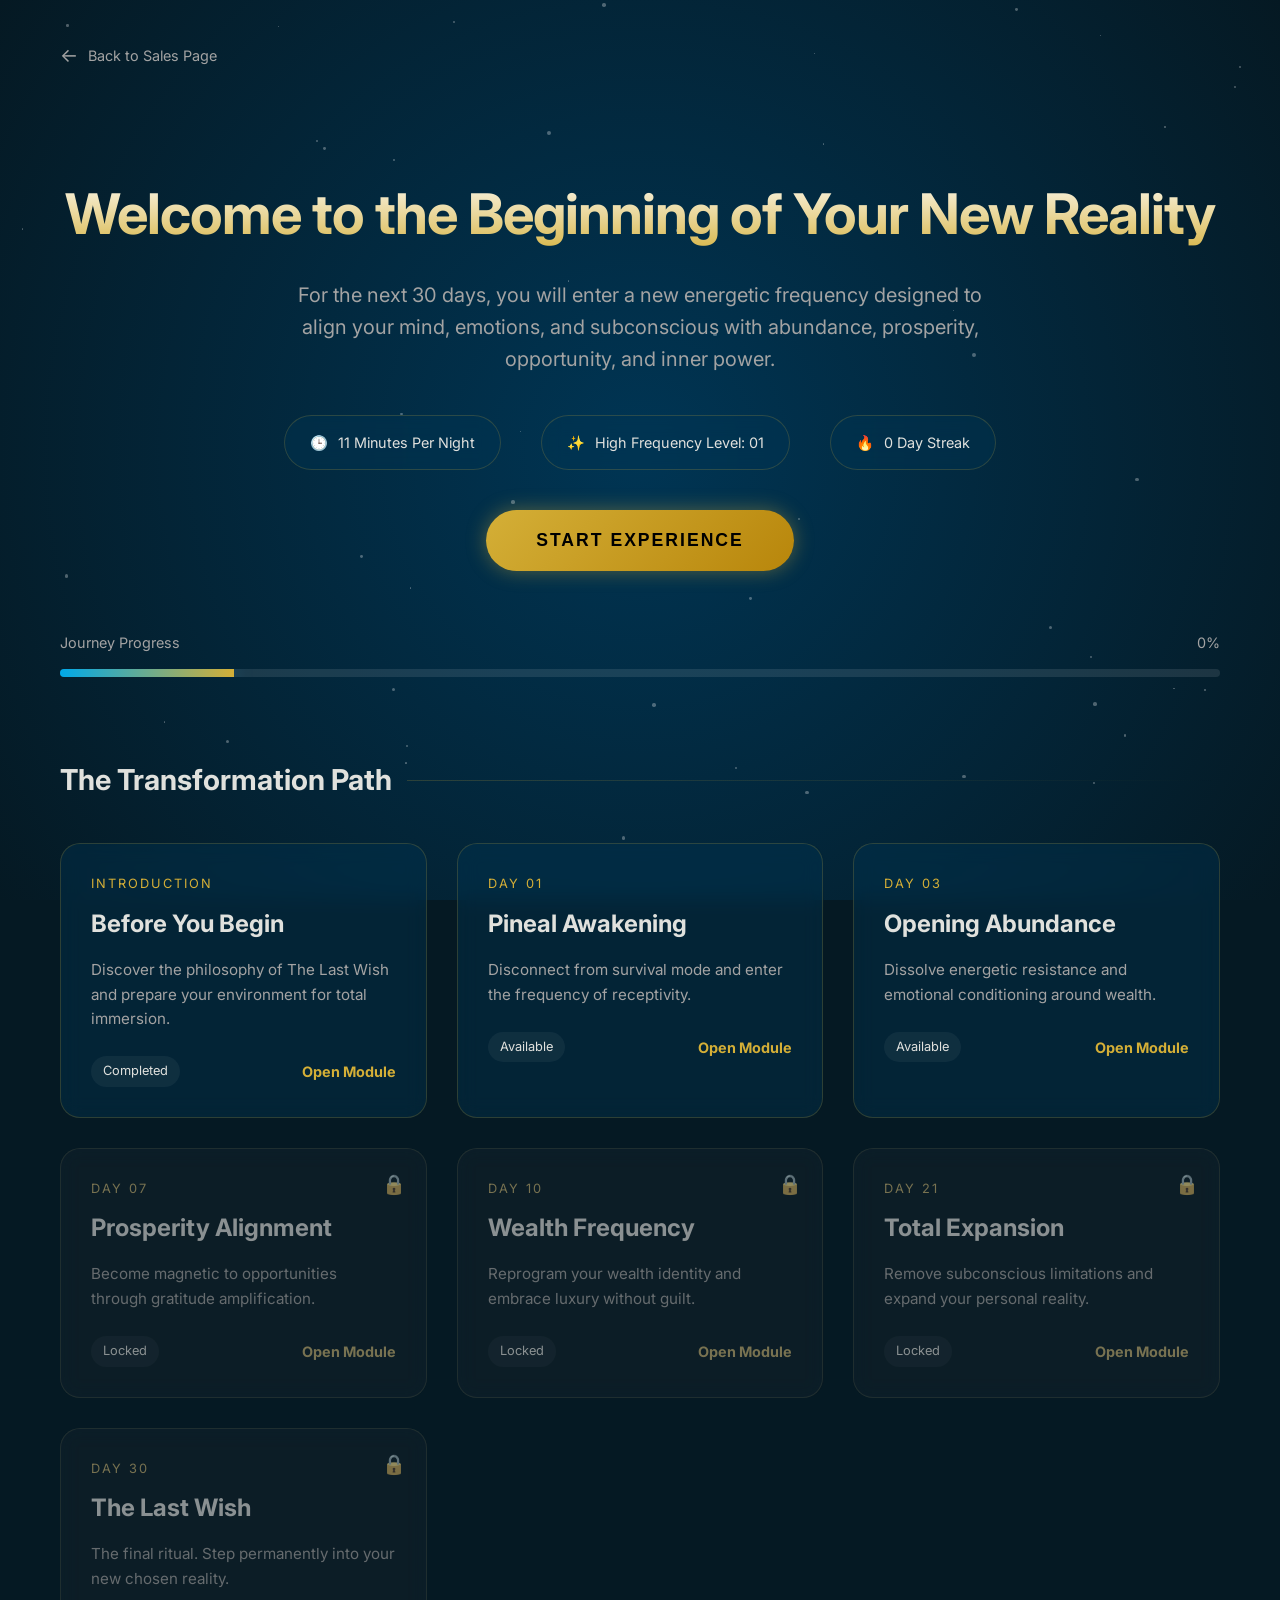
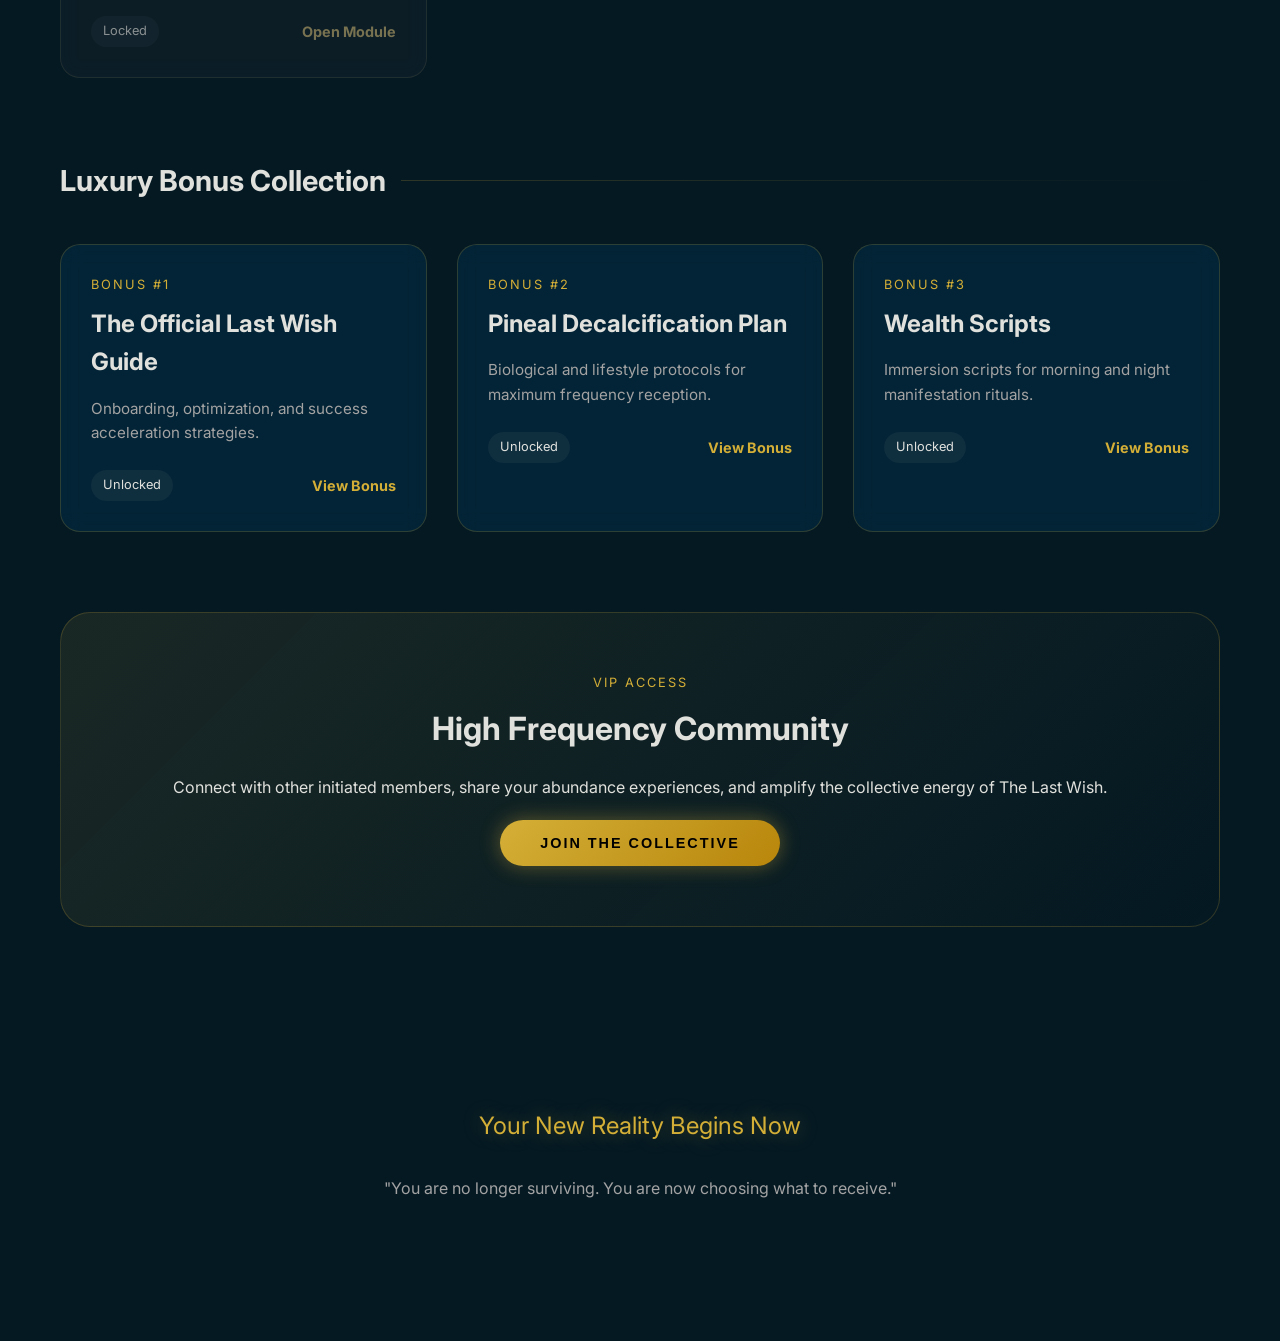
==== member/index.html @ 5c080083 "Initial commit - Abundant Life Project" ====
<!DOCTYPE html>
<html lang="en">
<head>
    <meta charset="UTF-8">
    <meta name="viewport" content="width=device-width, initial-scale=1.0">
    <title>Member Area - The Last Wish</title>
    <link rel="stylesheet" href="style.css">
    <link rel="preconnect" href="https://fonts.googleapis.com">
    <link rel="preconnect" href="https://fonts.gstatic.com" crossorigin>
    <link href="https://fonts.googleapis.com/css2?family=Inter:wght@400;700&display=swap" rel="stylesheet">
</head>
<body>
    <div class="cosmic-background">
        <div id="particles-container"></div>
    </div>

    <div class="member-container">
        <!-- Back Button -->
        <a href="../index.html" class="btn-back">
            <span class="back-icon">←</span> Back to Sales Page
        </a>

        <!-- Hero Section -->
        <header class="hero-experience">
            <h1>Welcome to the Beginning of Your New Reality</h1>
            <p>For the next 30 days, you will enter a new energetic frequency designed to align your mind, emotions, and subconscious with abundance, prosperity, opportunity, and inner power.</p>
            
            <div class="hero-stats">
                <div class="stat-item">
                    <span class="stat-icon">🕒</span> 11 Minutes Per Night
                </div>
                <div class="stat-item">
                    <span class="stat-icon">✨</span> High Frequency Level: 01
                </div>
                <div class="stat-item">
                    <span class="stat-icon">🔥</span> 0 Day Streak
                </div>
            </div>

            <button class="btn-start" onclick="openModule('intro')">Start Experience</button>
        </header>

        <!-- Progress Section -->
        <section class="overall-progress">
            <div class="progress-header">
                <span>Journey Progress</span>
                <span id="progress-percent">0%</span>
            </div>
            <div class="progress-bar-bg">
                <div class="progress-bar-fill" id="progress-fill"></div>
            </div>
        </section>

        <!-- Modules Grid -->
        <section class="modules-area">
            <h2 class="section-title">The Transformation Path</h2>
            <div class="modules-grid">
                <!-- Intro -->
                <div class="module-card" onclick="openModule('intro')">
                    <span class="module-day">Introduction</span>
                    <h3>Before You Begin</h3>
                    <p>Discover the philosophy of The Last Wish and prepare your environment for total immersion.</p>
                    <div class="module-footer">
                        <span class="module-status">Completed</span>
                        <a href="#" class="btn-open">Open Module</a>
                    </div>
                </div>

                <!-- Day 1 -->
                <div class="module-card" onclick="openModule('day1')">
                    <span class="module-day">Day 01</span>
                    <h3>Pineal Awakening</h3>
                    <p>Disconnect from survival mode and enter the frequency of receptivity.</p>
                    <div class="module-footer">
                        <span class="module-status">Available</span>
                        <a href="#" class="btn-open">Open Module</a>
                    </div>
                </div>

                <!-- Day 3 -->
                <div class="module-card" onclick="openModule('day3')">
                    <span class="module-day">Day 03</span>
                    <h3>Opening Abundance</h3>
                    <p>Dissolve energetic resistance and emotional conditioning around wealth.</p>
                    <div class="module-footer">
                        <span class="module-status">Available</span>
                        <a href="#" class="btn-open">Open Module</a>
                    </div>
                </div>

                <!-- Day 7 -->
                <div class="module-card locked">
                    <span class="module-day">Day 07</span>
                    <h3>Prosperity Alignment</h3>
                    <p>Become magnetic to opportunities through gratitude amplification.</p>
                    <div class="module-footer">
                        <span class="module-status">Locked</span>
                        <a href="#" class="btn-open">Open Module</a>
                    </div>
                </div>

                <!-- Day 10 -->
                <div class="module-card locked">
                    <span class="module-day">Day 10</span>
                    <h3>Wealth Frequency</h3>
                    <p>Reprogram your wealth identity and embrace luxury without guilt.</p>
                    <div class="module-footer">
                        <span class="module-status">Locked</span>
                        <a href="#" class="btn-open">Open Module</a>
                    </div>
                </div>

                <!-- Day 21 -->
                <div class="module-card locked">
                    <span class="module-day">Day 21</span>
                    <h3>Total Expansion</h3>
                    <p>Remove subconscious limitations and expand your personal reality.</p>
                    <div class="module-footer">
                        <span class="module-status">Locked</span>
                        <a href="#" class="btn-open">Open Module</a>
                    </div>
                </div>

                <!-- Day 30 -->
                <div class="module-card locked">
                    <span class="module-day">Day 30</span>
                    <h3>The Last Wish</h3>
                    <p>The final ritual. Step permanently into your new chosen reality.</p>
                    <div class="module-footer">
                        <span class="module-status">Locked</span>
                        <a href="#" class="btn-open">Open Module</a>
                    </div>
                </div>
            </div>
        </section>

        <!-- Bonus Area -->
        <section class="bonus-area">
            <h2 class="section-title">Luxury Bonus Collection</h2>
            <div class="modules-grid">
                <div class="module-card" onclick="openModule('bonus1')">
                    <span class="module-day">Bonus #1</span>
                    <h3>The Official Last Wish Guide</h3>
                    <p>Onboarding, optimization, and success acceleration strategies.</p>
                    <div class="module-footer">
                        <span class="module-status">Unlocked</span>
                        <a href="#" class="btn-open">View Bonus</a>
                    </div>
                </div>
                <div class="module-card" onclick="openModule('bonus2')">
                    <span class="module-day">Bonus #2</span>
                    <h3>Pineal Decalcification Plan</h3>
                    <p>Biological and lifestyle protocols for maximum frequency reception.</p>
                    <div class="module-footer">
                        <span class="module-status">Unlocked</span>
                        <a href="#" class="btn-open">View Bonus</a>
                    </div>
                </div>
                <div class="module-card" onclick="openModule('bonus3')">
                    <span class="module-day">Bonus #3</span>
                    <h3>Wealth Scripts</h3>
                    <p>Immersion scripts for morning and night manifestation rituals.</p>
                    <div class="module-footer">
                        <span class="module-status">Unlocked</span>
                        <a href="#" class="btn-open">View Bonus</a>
                    </div>
                </div>
            </div>
        </section>

        <!-- Community Section -->
        <section class="community-section">
            <span class="module-day">VIP ACCESS</span>
            <h2>High Frequency Community</h2>
            <p>Connect with other initiated members, share your abundance experiences, and amplify the collective energy of The Last Wish.</p>
            <button class="btn-start" style="margin-top: 20px; padding: 15px 40px; font-size: 0.9rem;">Join the Collective</button>
        </section>

        <!-- Final Experience Section -->
        <section class="final-experience">
            <div class="glow-text">Your New Reality Begins Now</div>
            <p style="color: var(--text-muted); max-width: 600px; margin: 0 auto;">"You are no longer surviving. You are now choosing what to receive."</p>
        </section>
    </div>

    <!-- Lesson Modal -->
    <div id="lesson-modal" class="lesson-modal">
        <span class="close-modal" onclick="closeModule()">&times;</span>
        <div class="lesson-content" id="lesson-content">
            <!-- Dynamic Content Injection -->
        </div>
    </div>

    <script src="script.js"></script>
</body>
</html>
---- member/style.css ----
:root {
    --bg-deep: #051923;
    --bg-card: rgba(0, 53, 84, 0.4);
    --primary-gold: #D4AF37;
    --accent-blue: #00A8E8;
    --text-main: #E0E1DD;
    --text-muted: #A3A3A3;
    --glow-gold: 0 0 20px rgba(212, 175, 55, 0.4);
    --glow-blue: 0 0 20px rgba(0, 168, 232, 0.4);
    --glass-border: rgba(212, 175, 55, 0.2);
    --transition-smooth: all 0.4s cubic-bezier(0.4, 0, 0.2, 1);
}

* {
    margin: 0;
    padding: 0;
    box-sizing: border-box;
}

body {
    background-color: var(--bg-deep);
    color: var(--text-main);
    font-family: 'Inter', 'Roboto', sans-serif;
    overflow-x: hidden;
    line-height: 1.6;
}

/* Background Effects */
.cosmic-background {
    position: fixed;
    top: 0;
    left: 0;
    width: 100%;
    height: 100%;
    z-index: -1;
    background: radial-gradient(circle at 50% 50%, #003554 0%, #051923 100%);
    overflow: hidden;
}

.particles {
    position: absolute;
    width: 100%;
    height: 100%;
}

.particle {
    position: absolute;
    background: #fff;
    border-radius: 50%;
    opacity: 0.3;
    animation: float 20s infinite linear;
}

@keyframes float {
    0% { transform: translateY(0) translateX(0); opacity: 0; }
    50% { opacity: 0.5; }
    100% { transform: translateY(-100vh) translateX(10vw); opacity: 0; }
}

/* Container */
.member-container {
    max-width: 1200px;
    margin: 0 auto;
    padding: 40px 20px;
}

/* Back Button */
.btn-back {
    display: inline-flex;
    align-items: center;
    gap: 10px;
    color: var(--text-muted);
    text-decoration: none;
    font-size: 0.9rem;
    transition: var(--transition-smooth);
    margin-bottom: -40px;
    position: relative;
    z-index: 10;
}

.btn-back:hover {
    color: var(--primary-gold);
    transform: translateX(-5px);
}

.back-icon {
    font-size: 1.2rem;
}

/* Hero Section */
.hero-experience {
    text-align: center;
    padding: 100px 0 60px;
    animation: fadeIn 1.5s ease;
}

@keyframes fadeIn {
    from { opacity: 0; transform: translateY(20px); }
    to { opacity: 1; transform: translateY(0); }
}

.hero-experience h1 {
    font-size: 3.5rem;
    font-weight: 700;
    background: linear-gradient(to bottom, #fff, var(--primary-gold));
    -webkit-background-clip: text;
    -webkit-text-fill-color: transparent;
    margin-bottom: 20px;
    letter-spacing: -1px;
}

.hero-experience p {
    font-size: 1.25rem;
    color: var(--text-muted);
    max-width: 700px;
    margin: 0 auto 40px;
}

.hero-stats {
    display: flex;
    justify-content: center;
    gap: 40px;
    margin-bottom: 40px;
}

.stat-item {
    background: var(--bg-card);
    padding: 15px 25px;
    border-radius: 50px;
    border: 1px solid var(--glass-border);
    backdrop-filter: blur(10px);
    font-size: 0.9rem;
    display: flex;
    align-items: center;
    gap: 10px;
}

.stat-icon {
    color: var(--primary-gold);
}

.btn-start {
    background: linear-gradient(135deg, var(--primary-gold), #B8860B);
    color: #000;
    border: none;
    padding: 20px 50px;
    border-radius: 50px;
    font-size: 1.1rem;
    font-weight: 700;
    cursor: pointer;
    transition: var(--transition-smooth);
    box-shadow: var(--glow-gold);
    text-transform: uppercase;
    letter-spacing: 2px;
}

.btn-start:hover {
    transform: scale(1.05) translateY(-3px);
    box-shadow: 0 0 40px rgba(212, 175, 55, 0.6);
}

/* Progress Tracker */
.overall-progress {
    margin-bottom: 80px;
}

.progress-header {
    display: flex;
    justify-content: space-between;
    margin-bottom: 15px;
    font-size: 0.9rem;
    color: var(--text-muted);
}

.progress-bar-bg {
    width: 100%;
    height: 8px;
    background: rgba(255,255,255,0.1);
    border-radius: 10px;
    overflow: hidden;
}

.progress-bar-fill {
    width: 15%; /* Initial value */
    height: 100%;
    background: linear-gradient(to right, var(--accent-blue), var(--primary-gold));
    box-shadow: var(--glow-blue);
}

/* Modules Grid */
.section-title {
    font-size: 1.8rem;
    margin-bottom: 40px;
    display: flex;
    align-items: center;
    gap: 15px;
}

.section-title::after {
    content: '';
    flex: 1;
    height: 1px;
    background: linear-gradient(to right, var(--glass-border), transparent);
}

.modules-grid {
    display: grid;
    grid-template-columns: repeat(auto-fill, minmax(350px, 1fr));
    gap: 30px;
    margin-bottom: 80px;
}

.module-card {
    background: var(--bg-card);
    border-radius: 20px;
    border: 1px solid var(--glass-border);
    padding: 30px;
    position: relative;
    overflow: hidden;
    transition: var(--transition-smooth);
    cursor: pointer;
    backdrop-filter: blur(10px);
}

.module-card:hover {
    border-color: var(--primary-gold);
    transform: translateY(-5px);
    box-shadow: 0 20px 40px rgba(0,0,0,0.4);
}

.module-card.locked {
    opacity: 0.6;
    filter: grayscale(0.5);
    cursor: not-allowed;
}

.module-card.locked::after {
    content: '🔒';
    position: absolute;
    top: 20px;
    right: 20px;
    font-size: 1.2rem;
}

.module-day {
    font-size: 0.8rem;
    color: var(--primary-gold);
    text-transform: uppercase;
    letter-spacing: 2px;
    margin-bottom: 10px;
    display: block;
}

.module-card h3 {
    font-size: 1.5rem;
    margin-bottom: 15px;
}

.module-card p {
    font-size: 0.95rem;
    color: var(--text-muted);
    margin-bottom: 25px;
}

.module-footer {
    display: flex;
    justify-content: space-between;
    align-items: center;
}

.module-status {
    font-size: 0.8rem;
    padding: 5px 12px;
    border-radius: 20px;
    background: rgba(255,255,255,0.05);
}

.btn-open {
    color: var(--primary-gold);
    text-decoration: none;
    font-weight: 700;
    font-size: 0.9rem;
    display: flex;
    align-items: center;
    gap: 5px;
}

/* Modal / Lesson View */
.lesson-modal {
    position: fixed;
    top: 0;
    left: 0;
    width: 100%;
    height: 100%;
    background: var(--bg-deep);
    z-index: 1000;
    display: none;
    overflow-y: auto;
    padding: 60px 20px;
}

.lesson-content {
    max-width: 800px;
    margin: 0 auto;
}

.close-modal {
    position: fixed;
    top: 30px;
    right: 30px;
    font-size: 2rem;
    cursor: pointer;
    color: var(--text-muted);
    transition: var(--transition-smooth);
}

.close-modal:hover {
    color: #fff;
}

.lesson-header h2 {
    font-size: 2.5rem;
    margin-bottom: 30px;
    color: var(--primary-gold);
}

.lesson-body {
    font-size: 1.1rem;
    line-height: 1.8;
    color: #ddd;
}

.lesson-body h4 {
    color: var(--primary-gold);
    margin: 40px 0 20px;
    font-size: 1.4rem;
}

.lesson-body ul {
    margin-bottom: 30px;
    list-style: none;
}

.lesson-body li {
    margin-bottom: 10px;
    padding-left: 25px;
    position: relative;
}

.lesson-body li::before {
    content: '✧';
    position: absolute;
    left: 0;
    color: var(--primary-gold);
}

/* Audio Player Mockup */
.audio-player-wrapper {
    background: rgba(0,0,0,0.3);
    padding: 30px;
    border-radius: 20px;
    margin: 50px 0;
    border: 1px solid var(--glass-border);
    position: relative;
}

.player-visualizer {
    height: 60px;
    display: flex;
    align-items: center;
    justify-content: center;
    gap: 5px;
    margin-bottom: 20px;
}

.bar {
    width: 4px;
    background: var(--accent-blue);
    height: 10px;
    animation: pulse 1s infinite ease-in-out;
}

@keyframes pulse {
    0%, 100% { height: 10px; }
    50% { height: 40px; }
}

/* Community Section */
.community-section {
    background: linear-gradient(135deg, rgba(212, 175, 55, 0.1), transparent);
    padding: 60px;
    border-radius: 30px;
    border: 1px solid var(--glass-border);
    text-align: center;
    margin-bottom: 80px;
}

.community-section h2 {
    font-size: 2rem;
    margin-bottom: 20px;
}

/* Final Section */
.final-experience {
    text-align: center;
    padding: 100px 0;
}

.glow-text {
    font-size: 1.5rem;
    color: var(--primary-gold);
    text-shadow: var(--glow-gold);
    margin-bottom: 30px;
}

/* Responsive */
@media (max-width: 768px) {
    .hero-experience h1 { font-size: 2.5rem; }
    .hero-stats { flex-direction: column; gap: 15px; align-items: center; }
    .modules-grid { grid-template-columns: 1fr; }
}
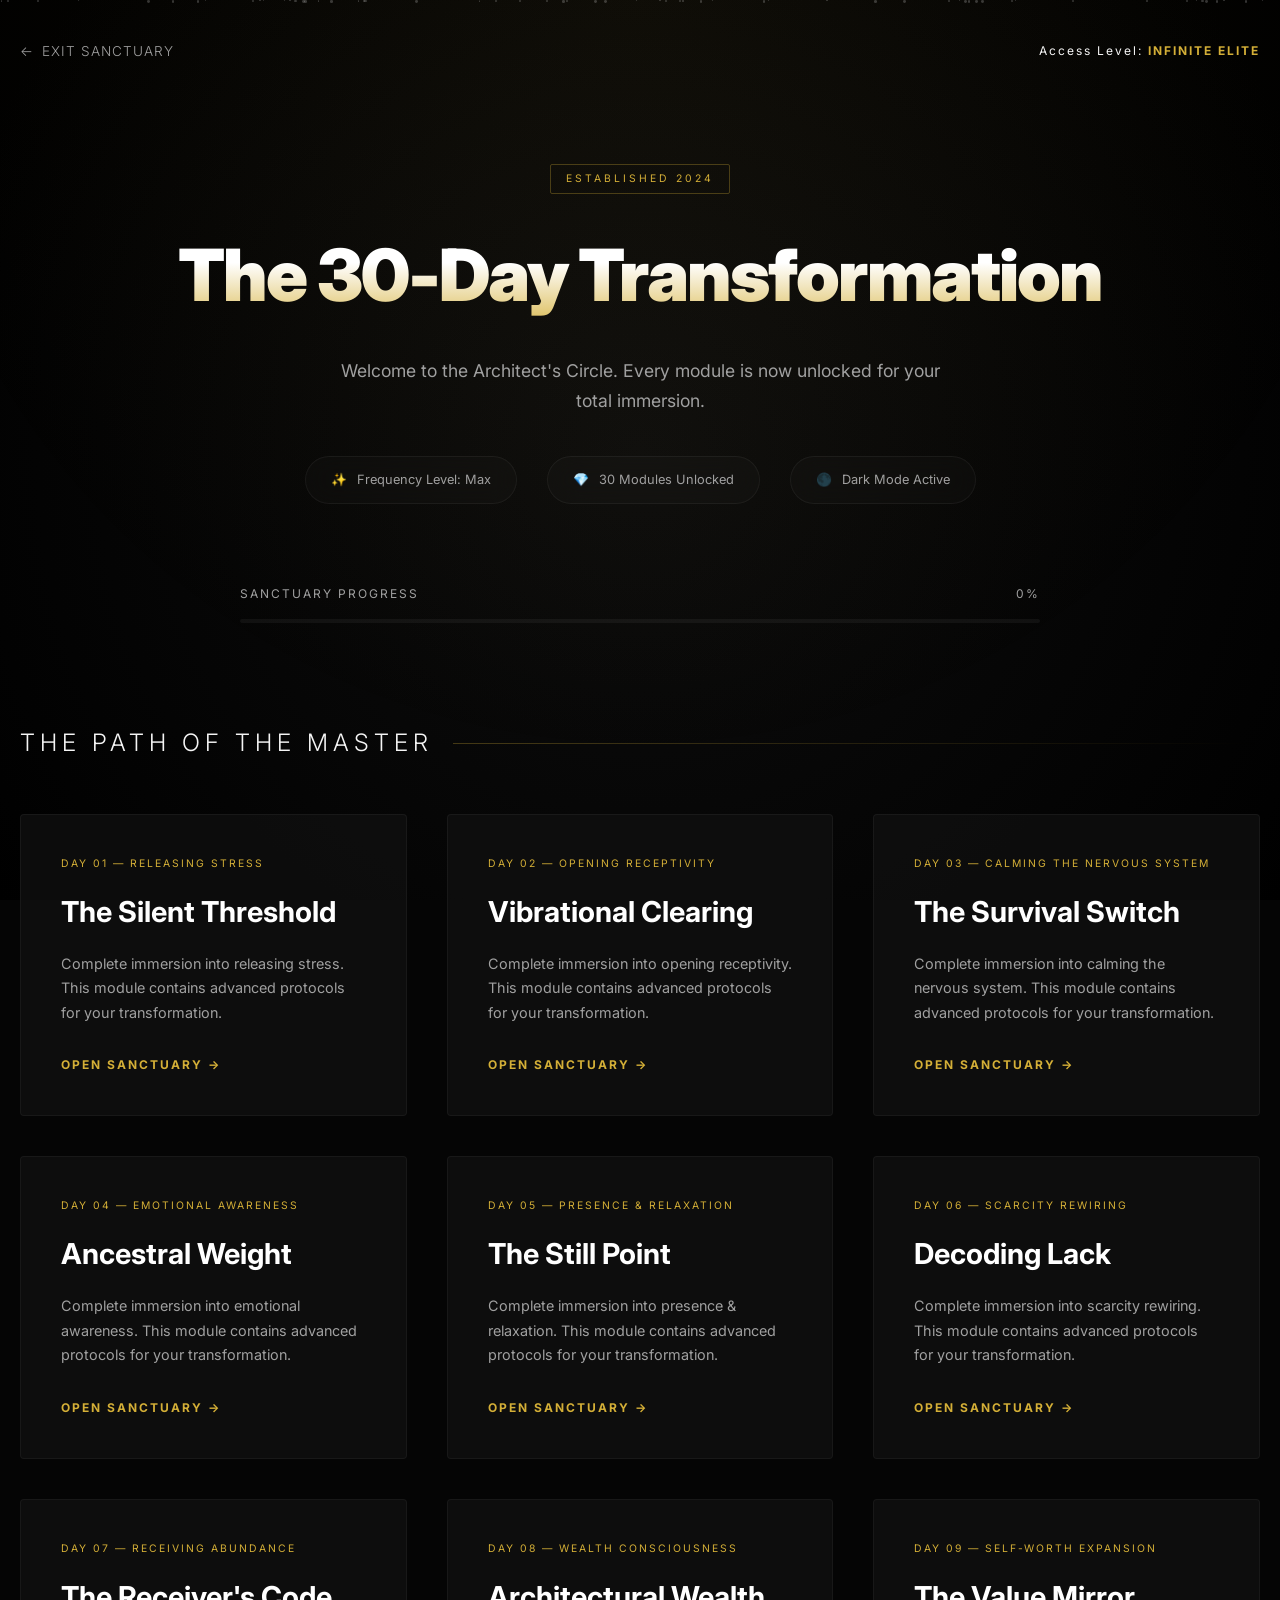
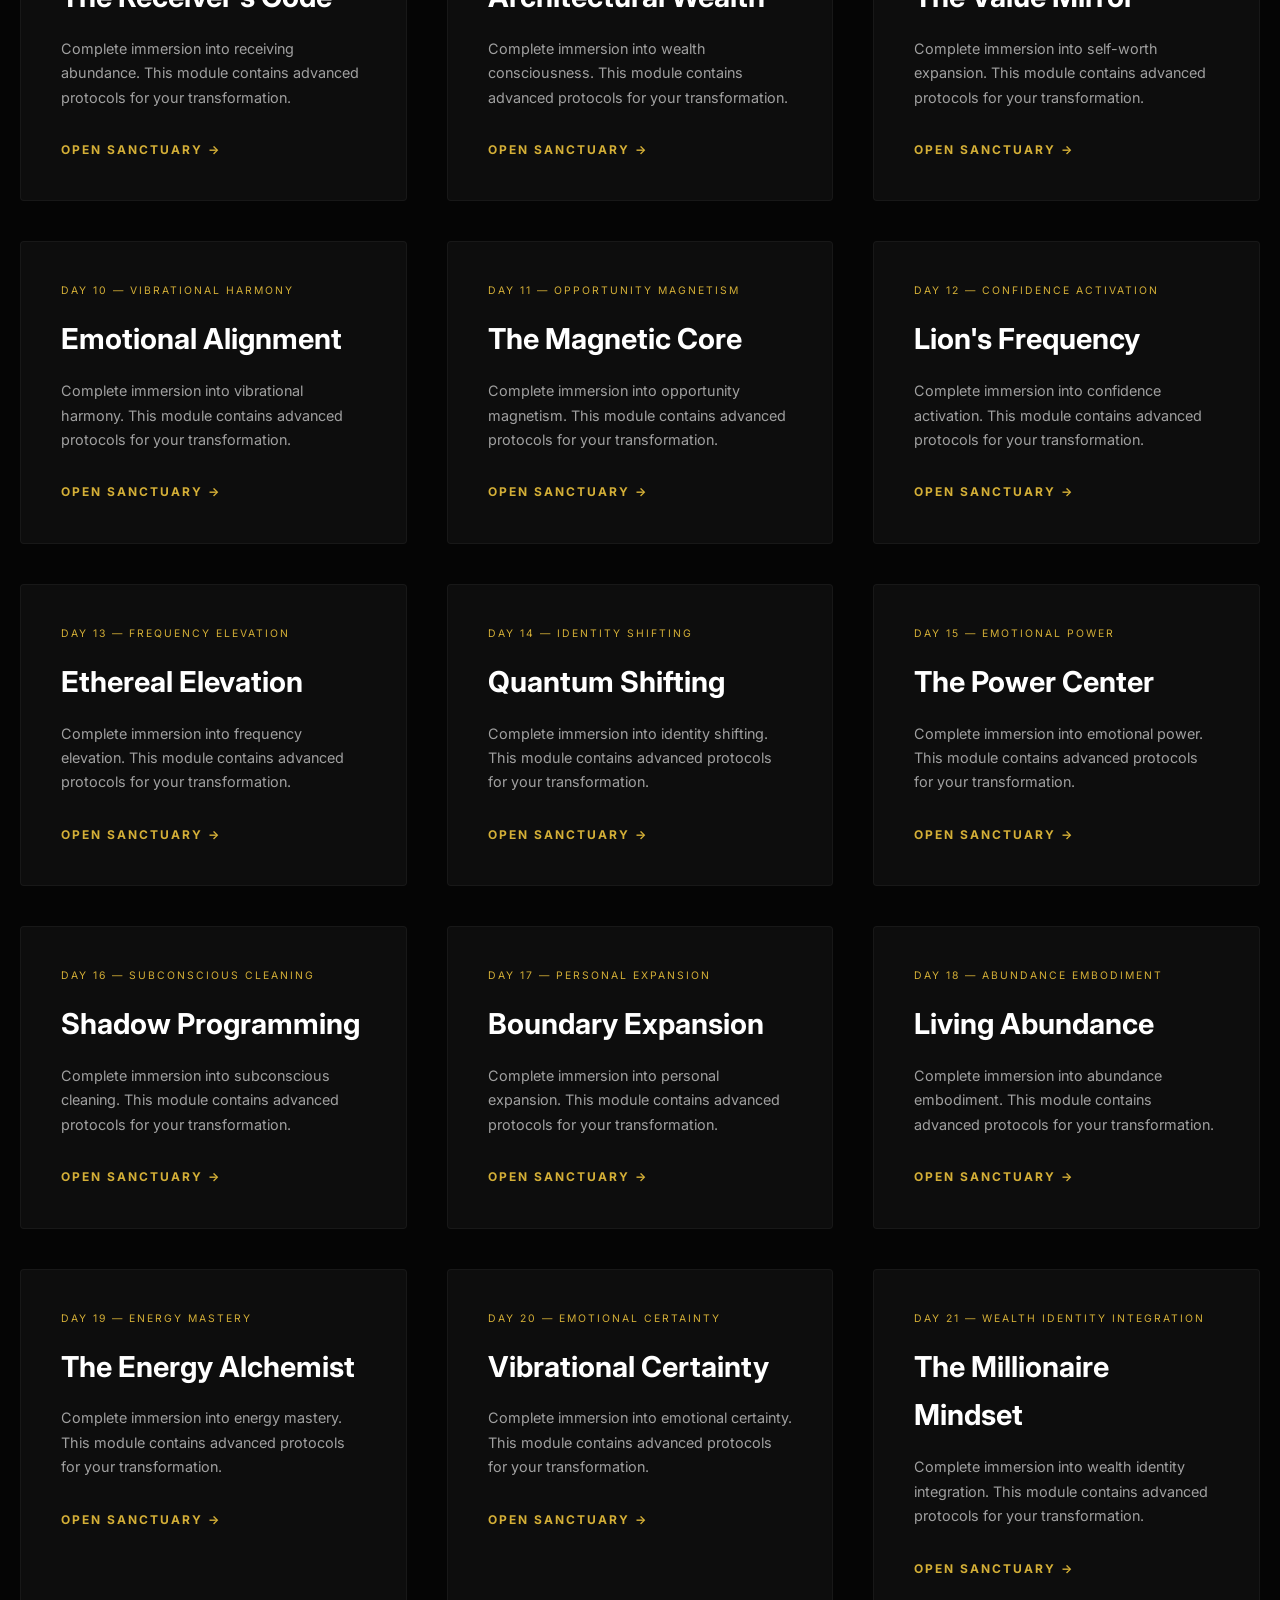
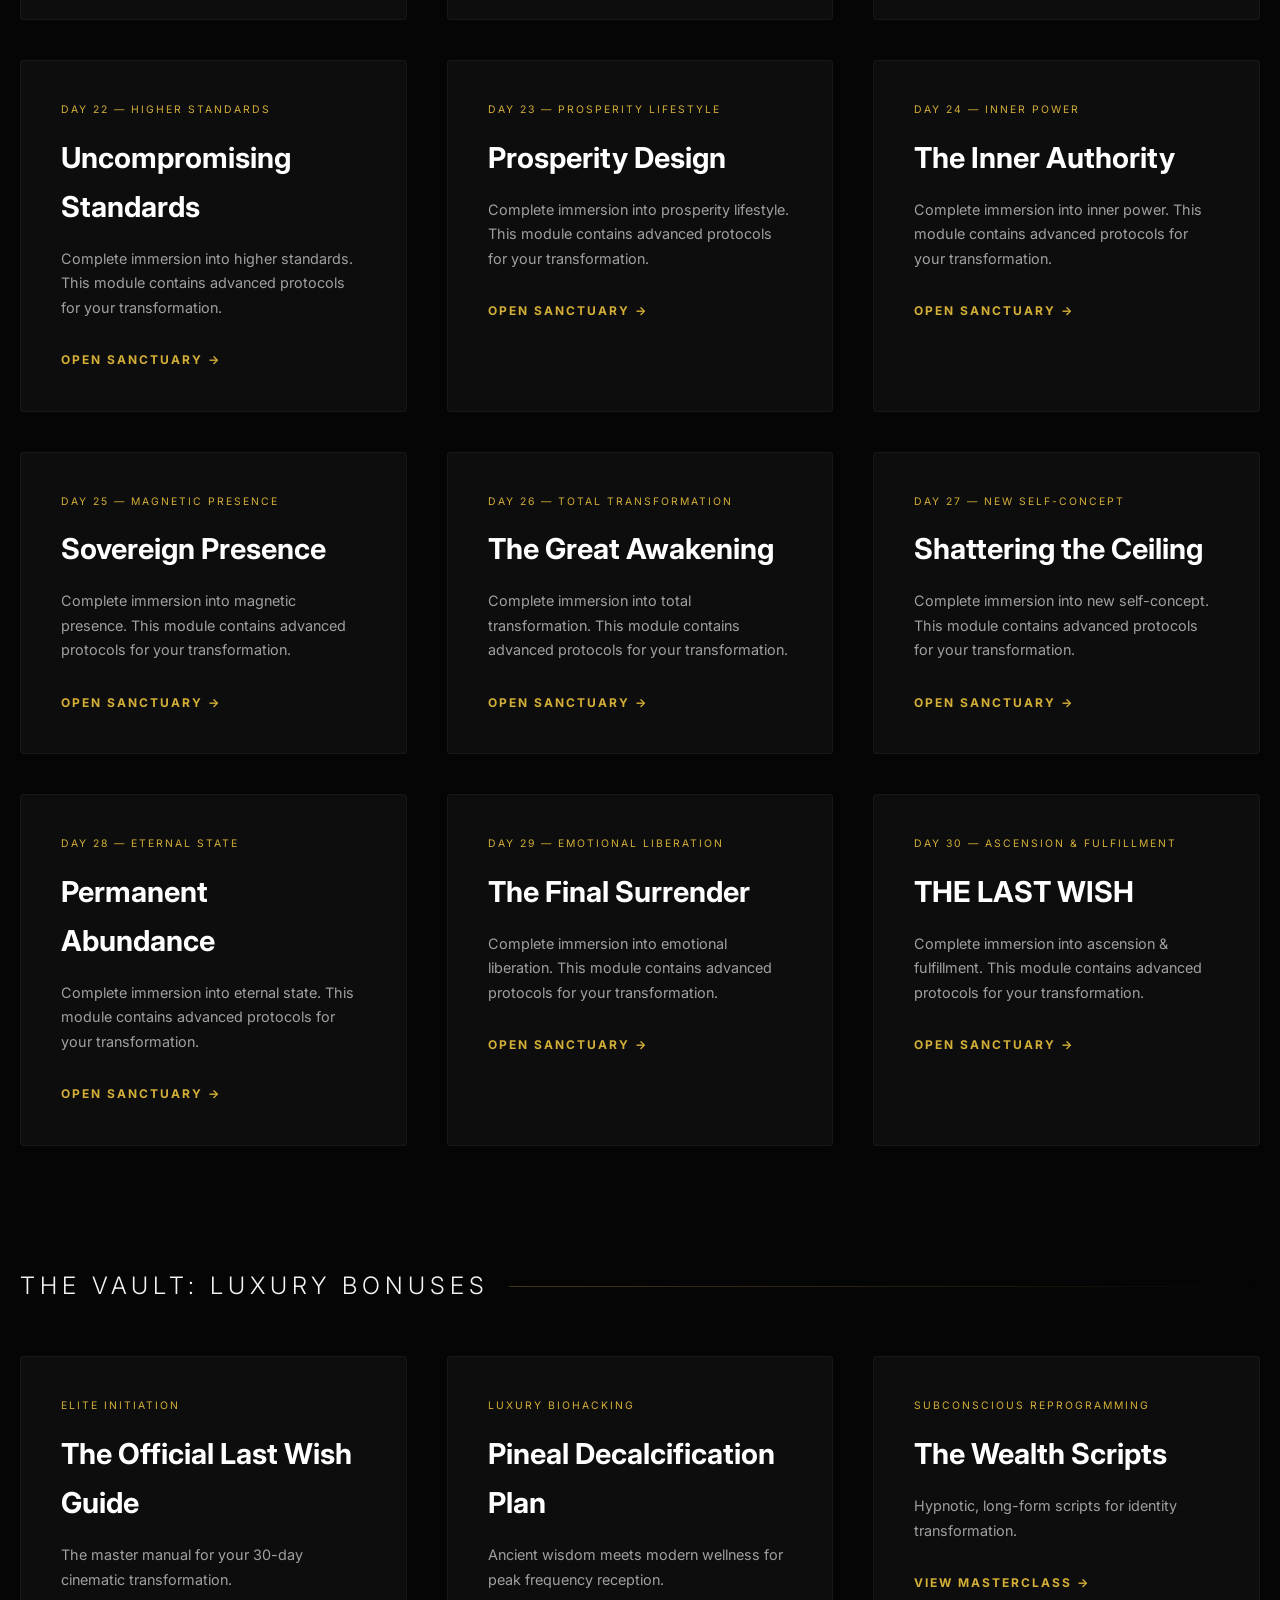
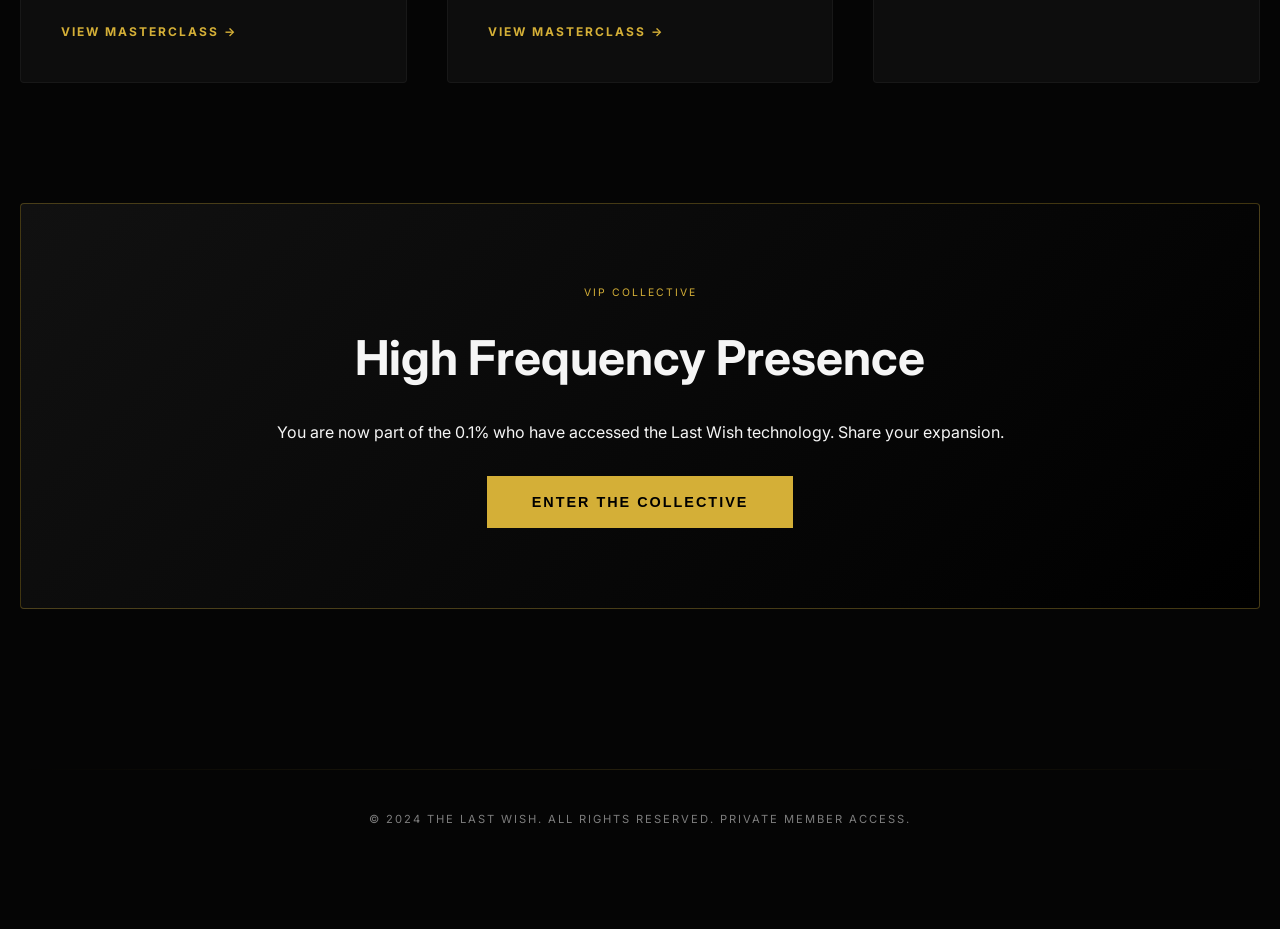
==== commit ff60a24b: "Integrated VTurb VSL and finalized 30-day premium membership area with full content" ====
--- a/member/index.html
+++ b/member/index.html
@@ -3,194 +3,111 @@
 <head>
     <meta charset="UTF-8">
     <meta name="viewport" content="width=device-width, initial-scale=1.0">
-    <title>Member Area - The Last Wish</title>
-    <link rel="stylesheet" href="style.css">
+    <title>The Last Wish - Elite Membership</title>
+    <link rel="stylesheet" href="member.css">
     <link rel="preconnect" href="https://fonts.googleapis.com">
     <link rel="preconnect" href="https://fonts.gstatic.com" crossorigin>
-    <link href="https://fonts.googleapis.com/css2?family=Inter:wght@400;700&display=swap" rel="stylesheet">
+    <link href="https://fonts.googleapis.com/css2?family=Inter:wght@300;400;700;900&display=swap" rel="stylesheet">
+    <script>
+        // Fix for missing trailing slash
+        if (window.location.pathname.endsWith('/member')) {
+            window.location.replace(window.location.href + '/');
+        }
+    </script>
 </head>
 <body>
     <div class="cosmic-background">
         <div id="particles-container"></div>
+        <div class="glow-overlay"></div>
     </div>
 
     <div class="member-container">
-        <!-- Back Button -->
-        <a href="../index.html" class="btn-back">
-            <span class="back-icon">←</span> Back to Sales Page
-        </a>
+        <!-- Navigation -->
+        <nav class="top-nav">
+            <a href="../index.html" class="btn-back">
+                <span class="back-icon">←</span> Exit Sanctuary
+            </a>
+            <div class="user-status">
+                <span class="status-label">Access Level:</span>
+                <span class="status-value">INFINITE ELITE</span>
+            </div>
+        </nav>
 
         <!-- Hero Section -->
         <header class="hero-experience">
-            <h1>Welcome to the Beginning of Your New Reality</h1>
-            <p>For the next 30 days, you will enter a new energetic frequency designed to align your mind, emotions, and subconscious with abundance, prosperity, opportunity, and inner power.</p>
+            <div class="badge">ESTABLISHED 2024</div>
+            <h1>The 30-Day Transformation</h1>
+            <p class="subtitle">Welcome to the Architect's Circle. Every module is now unlocked for your total immersion.</p>
             
             <div class="hero-stats">
                 <div class="stat-item">
-                    <span class="stat-icon">🕒</span> 11 Minutes Per Night
+                    <span class="stat-icon">✨</span> Frequency Level: Max
                 </div>
                 <div class="stat-item">
-                    <span class="stat-icon">✨</span> High Frequency Level: 01
+                    <span class="stat-icon">💎</span> 30 Modules Unlocked
                 </div>
                 <div class="stat-item">
-                    <span class="stat-icon">🔥</span> 0 Day Streak
+                    <span class="stat-icon">🌑</span> Dark Mode Active
                 </div>
             </div>
-
-            <button class="btn-start" onclick="openModule('intro')">Start Experience</button>
         </header>
 
-        <!-- Progress Section -->
+        <!-- Progress Tracking -->
         <section class="overall-progress">
-            <div class="progress-header">
-                <span>Journey Progress</span>
+            <div class="progress-info">
+                <span>Sanctuary Progress</span>
                 <span id="progress-percent">0%</span>
             </div>
-            <div class="progress-bar-bg">
-                <div class="progress-bar-fill" id="progress-fill"></div>
+            <div class="progress-track">
+                <div class="progress-fill" id="progress-fill"></div>
             </div>
         </section>
 
-        <!-- Modules Grid -->
+        <!-- Main Journey Grid -->
         <section class="modules-area">
-            <h2 class="section-title">The Transformation Path</h2>
-            <div class="modules-grid">
-                <!-- Intro -->
-                <div class="module-card" onclick="openModule('intro')">
-                    <span class="module-day">Introduction</span>
-                    <h3>Before You Begin</h3>
-                    <p>Discover the philosophy of The Last Wish and prepare your environment for total immersion.</p>
-                    <div class="module-footer">
-                        <span class="module-status">Completed</span>
-                        <a href="#" class="btn-open">Open Module</a>
-                    </div>
-                </div>
-
-                <!-- Day 1 -->
-                <div class="module-card" onclick="openModule('day1')">
-                    <span class="module-day">Day 01</span>
-                    <h3>Pineal Awakening</h3>
-                    <p>Disconnect from survival mode and enter the frequency of receptivity.</p>
-                    <div class="module-footer">
-                        <span class="module-status">Available</span>
-                        <a href="#" class="btn-open">Open Module</a>
-                    </div>
-                </div>
-
-                <!-- Day 3 -->
-                <div class="module-card" onclick="openModule('day3')">
-                    <span class="module-day">Day 03</span>
-                    <h3>Opening Abundance</h3>
-                    <p>Dissolve energetic resistance and emotional conditioning around wealth.</p>
-                    <div class="module-footer">
-                        <span class="module-status">Available</span>
-                        <a href="#" class="btn-open">Open Module</a>
-                    </div>
-                </div>
-
-                <!-- Day 7 -->
-                <div class="module-card locked">
-                    <span class="module-day">Day 07</span>
-                    <h3>Prosperity Alignment</h3>
-                    <p>Become magnetic to opportunities through gratitude amplification.</p>
-                    <div class="module-footer">
-                        <span class="module-status">Locked</span>
-                        <a href="#" class="btn-open">Open Module</a>
-                    </div>
-                </div>
-
-                <!-- Day 10 -->
-                <div class="module-card locked">
-                    <span class="module-day">Day 10</span>
-                    <h3>Wealth Frequency</h3>
-                    <p>Reprogram your wealth identity and embrace luxury without guilt.</p>
-                    <div class="module-footer">
-                        <span class="module-status">Locked</span>
-                        <a href="#" class="btn-open">Open Module</a>
-                    </div>
-                </div>
-
-                <!-- Day 21 -->
-                <div class="module-card locked">
-                    <span class="module-day">Day 21</span>
-                    <h3>Total Expansion</h3>
-                    <p>Remove subconscious limitations and expand your personal reality.</p>
-                    <div class="module-footer">
-                        <span class="module-status">Locked</span>
-                        <a href="#" class="btn-open">Open Module</a>
-                    </div>
-                </div>
-
-                <!-- Day 30 -->
-                <div class="module-card locked">
-                    <span class="module-day">Day 30</span>
-                    <h3>The Last Wish</h3>
-                    <p>The final ritual. Step permanently into your new chosen reality.</p>
-                    <div class="module-footer">
-                        <span class="module-status">Locked</span>
-                        <a href="#" class="btn-open">Open Module</a>
-                    </div>
-                </div>
+            <h2 class="section-title">The Path of the Master</h2>
+            <div class="modules-grid" id="main-journey-grid">
+                <!-- Day modules will be injected here by JS -->
             </div>
         </section>
 
-        <!-- Bonus Area -->
+        <!-- Bonus Masterclasses -->
         <section class="bonus-area">
-            <h2 class="section-title">Luxury Bonus Collection</h2>
-            <div class="modules-grid">
-                <div class="module-card" onclick="openModule('bonus1')">
-                    <span class="module-day">Bonus #1</span>
-                    <h3>The Official Last Wish Guide</h3>
-                    <p>Onboarding, optimization, and success acceleration strategies.</p>
-                    <div class="module-footer">
-                        <span class="module-status">Unlocked</span>
-                        <a href="#" class="btn-open">View Bonus</a>
-                    </div>
-                </div>
-                <div class="module-card" onclick="openModule('bonus2')">
-                    <span class="module-day">Bonus #2</span>
-                    <h3>Pineal Decalcification Plan</h3>
-                    <p>Biological and lifestyle protocols for maximum frequency reception.</p>
-                    <div class="module-footer">
-                        <span class="module-status">Unlocked</span>
-                        <a href="#" class="btn-open">View Bonus</a>
-                    </div>
-                </div>
-                <div class="module-card" onclick="openModule('bonus3')">
-                    <span class="module-day">Bonus #3</span>
-                    <h3>Wealth Scripts</h3>
-                    <p>Immersion scripts for morning and night manifestation rituals.</p>
-                    <div class="module-footer">
-                        <span class="module-status">Unlocked</span>
-                        <a href="#" class="btn-open">View Bonus</a>
-                    </div>
-                </div>
+            <h2 class="section-title">The Vault: Luxury Bonuses</h2>
+            <div class="modules-grid" id="bonus-grid">
+                <!-- Bonus modules will be injected here by JS -->
             </div>
         </section>
 
-        <!-- Community Section -->
+        <!-- Community -->
         <section class="community-section">
-            <span class="module-day">VIP ACCESS</span>
-            <h2>High Frequency Community</h2>
-            <p>Connect with other initiated members, share your abundance experiences, and amplify the collective energy of The Last Wish.</p>
-            <button class="btn-start" style="margin-top: 20px; padding: 15px 40px; font-size: 0.9rem;">Join the Collective</button>
+            <div class="community-card">
+                <span class="module-tag">VIP COLLECTIVE</span>
+                <h2>High Frequency Presence</h2>
+                <p>You are now part of the 0.1% who have accessed the Last Wish technology. Share your expansion.</p>
+                <button class="btn-gold">Enter the Collective</button>
+            </div>
         </section>
 
-        <!-- Final Experience Section -->
-        <section class="final-experience">
-            <div class="glow-text">Your New Reality Begins Now</div>
-            <p style="color: var(--text-muted); max-width: 600px; margin: 0 auto;">"You are no longer surviving. You are now choosing what to receive."</p>
-        </section>
+        <footer class="member-footer">
+            <div class="glow-line"></div>
+            <p>&copy; 2024 THE LAST WISH. ALL RIGHTS RESERVED. PRIVATE MEMBER ACCESS.</p>
+        </footer>
     </div>
 
-    <!-- Lesson Modal -->
+    <!-- Immersive Lesson Modal -->
     <div id="lesson-modal" class="lesson-modal">
-        <span class="close-modal" onclick="closeModule()">&times;</span>
-        <div class="lesson-content" id="lesson-content">
-            <!-- Dynamic Content Injection -->
+        <div class="modal-overlay" onclick="closeModule()"></div>
+        <div class="modal-body">
+            <span class="close-modal" onclick="closeModule()">&times;</span>
+            <div class="lesson-scroll-container">
+                <div id="lesson-content">
+                    <!-- Dynamic Content -->
+                </div>
+            </div>
         </div>
     </div>
 
-    <script src="script.js"></script>
+    <script src="member.js"></script>
 </body>
 </html>
--- a/member/member.css
+++ b/member/member.css
@@ -0,0 +1,517 @@
+:root {
+    --bg-black: #050505;
+    --bg-darker: #0a0a0a;
+    --bg-card: rgba(15, 15, 15, 0.8);
+    --gold-primary: #D4AF37;
+    --gold-glow: #FFD700;
+    --text-white: #f5f5f5;
+    --text-dim: #a0a0a0;
+    --accent-purple: #2a0e4a;
+    --border-gold: rgba(212, 175, 55, 0.3);
+    --glass-effect: blur(15px);
+    --transition-premium: all 0.5s cubic-bezier(0.16, 1, 0.3, 1);
+}
+
+* {
+    margin: 0;
+    padding: 0;
+    box-sizing: border-box;
+}
+
+body {
+    background-color: var(--bg-black);
+    color: var(--text-white);
+    font-family: 'Inter', sans-serif;
+    overflow-x: hidden;
+    line-height: 1.7;
+}
+
+/* Cosmic Background */
+.cosmic-background {
+    position: fixed;
+    top: 0;
+    left: 0;
+    width: 100%;
+    height: 100%;
+    z-index: -2;
+    background: radial-gradient(circle at 50% 50%, #0d0d0d 0%, #000000 100%);
+}
+
+.glow-overlay {
+    position: fixed;
+    top: 0;
+    left: 0;
+    width: 100%;
+    height: 100%;
+    background: radial-gradient(circle at 50% 0%, rgba(212, 175, 55, 0.05) 0%, transparent 70%);
+    z-index: -1;
+    pointer-events: none;
+}
+
+#particles-container {
+    position: absolute;
+    width: 100%;
+    height: 100%;
+}
+
+.particle {
+    position: absolute;
+    background: #fff;
+    border-radius: 50%;
+    opacity: 0.2;
+    animation: float 25s infinite linear;
+}
+
+@keyframes float {
+    0% { transform: translateY(100vh) scale(0); opacity: 0; }
+    10% { opacity: 0.3; }
+    90% { opacity: 0.1; }
+    100% { transform: translateY(-10vh) scale(1); opacity: 0; }
+}
+
+/* Container */
+.member-container {
+    max-width: 1300px;
+    margin: 0 auto;
+    padding: 40px 20px;
+}
+
+/* Top Nav */
+.top-nav {
+    display: flex;
+    justify-content: space-between;
+    align-items: center;
+    margin-bottom: 60px;
+}
+
+.btn-back {
+    color: var(--text-dim);
+    text-decoration: none;
+    font-size: 0.85rem;
+    font-weight: 300;
+    letter-spacing: 1px;
+    text-transform: uppercase;
+    transition: var(--transition-premium);
+    display: flex;
+    align-items: center;
+    gap: 8px;
+}
+
+.btn-back:hover {
+    color: var(--gold-primary);
+    text-shadow: 0 0 10px var(--gold-primary);
+}
+
+.user-status {
+    font-size: 0.75rem;
+    letter-spacing: 2px;
+}
+
+.status-value {
+    color: var(--gold-primary);
+    font-weight: 700;
+}
+
+/* Hero Section */
+.hero-experience {
+    text-align: center;
+    padding: 40px 0 80px;
+}
+
+.badge {
+    display: inline-block;
+    border: 1px solid var(--border-gold);
+    padding: 5px 15px;
+    font-size: 0.65rem;
+    letter-spacing: 3px;
+    color: var(--gold-primary);
+    margin-bottom: 20px;
+    border-radius: 2px;
+}
+
+.hero-experience h1 {
+    font-size: 4.5rem;
+    font-weight: 900;
+    letter-spacing: -2px;
+    margin-bottom: 20px;
+    background: linear-gradient(to bottom, #fff 40%, var(--gold-primary) 100%);
+    -webkit-background-clip: text;
+    -webkit-text-fill-color: transparent;
+}
+
+.subtitle {
+    color: var(--text-dim);
+    font-size: 1.1rem;
+    max-width: 600px;
+    margin: 0 auto 40px;
+}
+
+.hero-stats {
+    display: flex;
+    justify-content: center;
+    gap: 30px;
+}
+
+.stat-item {
+    background: rgba(255,255,255,0.02);
+    border: 1px solid rgba(255,255,255,0.05);
+    padding: 12px 25px;
+    border-radius: 100px;
+    font-size: 0.8rem;
+    color: var(--text-dim);
+    display: flex;
+    align-items: center;
+    gap: 10px;
+    backdrop-filter: var(--glass-effect);
+}
+
+/* Progress */
+.overall-progress {
+    margin-bottom: 100px;
+    max-width: 800px;
+    margin-left: auto;
+    margin-right: auto;
+}
+
+.progress-info {
+    display: flex;
+    justify-content: space-between;
+    font-size: 0.75rem;
+    text-transform: uppercase;
+    letter-spacing: 2px;
+    margin-bottom: 15px;
+    color: var(--text-dim);
+}
+
+.progress-track {
+    width: 100%;
+    height: 4px;
+    background: rgba(255,255,255,0.05);
+    border-radius: 10px;
+    overflow: hidden;
+}
+
+.progress-fill {
+    width: 0%;
+    height: 100%;
+    background: linear-gradient(to right, var(--gold-primary), #fff);
+    box-shadow: 0 0 15px var(--gold-primary);
+    transition: width 1s ease;
+}
+
+/* Grids */
+.section-title {
+    font-size: 1.5rem;
+    font-weight: 300;
+    text-transform: uppercase;
+    letter-spacing: 5px;
+    margin-bottom: 50px;
+    display: flex;
+    align-items: center;
+    gap: 20px;
+}
+
+.section-title::after {
+    content: '';
+    flex: 1;
+    height: 1px;
+    background: linear-gradient(to right, var(--border-gold), transparent);
+}
+
+.modules-grid {
+    display: grid;
+    grid-template-columns: repeat(auto-fill, minmax(380px, 1fr));
+    gap: 40px;
+    margin-bottom: 120px;
+}
+
+/* Premium Card */
+.module-card {
+    background: var(--bg-card);
+    border: 1px solid rgba(255,255,255,0.05);
+    padding: 40px;
+    border-radius: 4px;
+    position: relative;
+    cursor: pointer;
+    transition: var(--transition-premium);
+    overflow: hidden;
+}
+
+.module-card::before {
+    content: '';
+    position: absolute;
+    top: 0;
+    left: 0;
+    width: 100%;
+    height: 100%;
+    background: linear-gradient(45deg, transparent, rgba(212, 175, 55, 0.05));
+    opacity: 0;
+    transition: var(--transition-premium);
+}
+
+.module-card:hover {
+    transform: translateY(-10px);
+    border-color: var(--border-gold);
+    background: rgba(25, 25, 25, 0.9);
+    box-shadow: 0 30px 60px rgba(0,0,0,0.5);
+}
+
+.module-card:hover::before {
+    opacity: 1;
+}
+
+.module-tag {
+    font-size: 0.65rem;
+    color: var(--gold-primary);
+    letter-spacing: 2px;
+    text-transform: uppercase;
+    display: block;
+    margin-bottom: 15px;
+}
+
+.module-card h3 {
+    font-size: 1.8rem;
+    font-weight: 700;
+    margin-bottom: 15px;
+    color: #fff;
+}
+
+.module-card p {
+    font-size: 0.9rem;
+    color: var(--text-dim);
+    margin-bottom: 30px;
+}
+
+.btn-open {
+    font-size: 0.75rem;
+    font-weight: 700;
+    color: var(--gold-primary);
+    text-decoration: none;
+    text-transform: uppercase;
+    letter-spacing: 2px;
+    display: flex;
+    align-items: center;
+    gap: 10px;
+}
+
+/* Community Section */
+.community-section {
+    margin-top: 100px;
+    margin-bottom: 100px;
+}
+
+.community-card {
+    background: linear-gradient(135deg, #111 0%, #000 100%);
+    border: 1px solid var(--border-gold);
+    padding: 80px;
+    text-align: center;
+    border-radius: 4px;
+}
+
+.community-card h2 {
+    font-size: 3rem;
+    margin-bottom: 20px;
+}
+
+.btn-gold {
+    background: var(--gold-primary);
+    color: #000;
+    border: none;
+    padding: 18px 45px;
+    font-size: 0.9rem;
+    font-weight: 900;
+    text-transform: uppercase;
+    letter-spacing: 2px;
+    cursor: pointer;
+    margin-top: 30px;
+    transition: var(--transition-premium);
+}
+
+.btn-gold:hover {
+    background: #fff;
+    transform: scale(1.05);
+}
+
+/* Modal System */
+.lesson-modal {
+    position: fixed;
+    top: 0;
+    left: 0;
+    width: 100%;
+    height: 100%;
+    z-index: 2000;
+    display: none;
+}
+
+.modal-overlay {
+    position: absolute;
+    top: 0;
+    left: 0;
+    width: 100%;
+    height: 100%;
+    background: rgba(0,0,0,0.95);
+    backdrop-filter: blur(20px);
+}
+
+.modal-body {
+    position: relative;
+    width: 100%;
+    height: 100%;
+    max-width: 1000px;
+    margin: 0 auto;
+    background: var(--bg-black);
+    border-left: 1px solid rgba(255,255,255,0.05);
+    border-right: 1px solid rgba(255,255,255,0.05);
+    overflow: hidden;
+    animation: slideUp 0.6s cubic-bezier(0.16, 1, 0.3, 1);
+}
+
+@keyframes slideUp {
+    from { transform: translateY(100vh); }
+    to { transform: translateY(0); }
+}
+
+.lesson-scroll-container {
+    height: 100%;
+    overflow-y: auto;
+    padding: 80px 60px;
+    scrollbar-width: thin;
+    scrollbar-color: var(--gold-primary) transparent;
+}
+
+.close-modal {
+    position: fixed;
+    top: 30px;
+    right: 30px;
+    font-size: 2rem;
+    color: var(--text-dim);
+    cursor: pointer;
+    z-index: 2100;
+    transition: var(--transition-premium);
+}
+
+.close-modal:hover {
+    color: #fff;
+    transform: rotate(90deg);
+}
+
+/* Immersive Content Styling */
+.lesson-header {
+    margin-bottom: 60px;
+    text-align: center;
+}
+
+.lesson-header h2 {
+    font-size: 3.5rem;
+    font-weight: 900;
+    margin-bottom: 20px;
+    color: var(--gold-primary);
+}
+
+.lesson-section {
+    margin-bottom: 80px;
+}
+
+.lesson-section h3 {
+    font-size: 1.5rem;
+    color: var(--gold-primary);
+    margin-bottom: 30px;
+    text-transform: uppercase;
+    letter-spacing: 3px;
+    border-bottom: 1px solid var(--border-gold);
+    padding-bottom: 10px;
+}
+
+.lesson-body-text {
+    font-size: 1.15rem;
+    line-height: 2;
+    color: #ccc;
+}
+
+.luxury-quote {
+    padding: 40px;
+    background: rgba(212, 175, 55, 0.05);
+    border-left: 2px solid var(--gold-primary);
+    margin: 50px 0;
+    font-style: italic;
+    font-size: 1.4rem;
+    color: #eee;
+}
+
+.action-card {
+    background: #111;
+    border: 1px solid rgba(255,255,255,0.05);
+    padding: 40px;
+    margin: 40px 0;
+    border-radius: 4px;
+}
+
+.ritual-box {
+    background: radial-gradient(circle at center, #1a1a1a 0%, #0a0a0a 100%);
+    padding: 60px;
+    border-radius: 8px;
+    text-align: center;
+    border: 1px solid var(--border-gold);
+    box-shadow: 0 0 40px rgba(212, 175, 55, 0.1);
+}
+
+/* Affirmations */
+.affirmation-grid {
+    display: grid;
+    grid-template-columns: 1fr 1fr;
+    gap: 20px;
+}
+
+.affirmation-item {
+    background: rgba(255,255,255,0.02);
+    padding: 20px;
+    border-radius: 4px;
+    font-size: 1rem;
+    color: var(--gold-primary);
+    border-left: 3px solid var(--gold-primary);
+}
+
+/* Visualizer */
+.visualizer {
+    display: flex;
+    justify-content: center;
+    gap: 8px;
+    height: 40px;
+    align-items: center;
+    margin: 30px 0;
+}
+
+.v-bar {
+    width: 3px;
+    height: 10px;
+    background: var(--gold-primary);
+    animation: v-pulse 1s infinite ease-in-out;
+}
+
+@keyframes v-pulse {
+    0%, 100% { height: 10px; opacity: 0.5; }
+    50% { height: 40px; opacity: 1; }
+}
+
+/* Footer */
+.member-footer {
+    text-align: center;
+    padding: 60px 0;
+    opacity: 0.5;
+    font-size: 0.7rem;
+    letter-spacing: 2px;
+}
+
+.glow-line {
+    height: 1px;
+    background: linear-gradient(to right, transparent, var(--border-gold), transparent);
+    margin-bottom: 40px;
+}
+
+/* Mobile */
+@media (max-width: 768px) {
+    .hero-experience h1 { font-size: 2.8rem; }
+    .modules-grid { grid-template-columns: 1fr; }
+    .modal-body { padding: 40px 20px; }
+    .lesson-header h2 { font-size: 2rem; }
+}
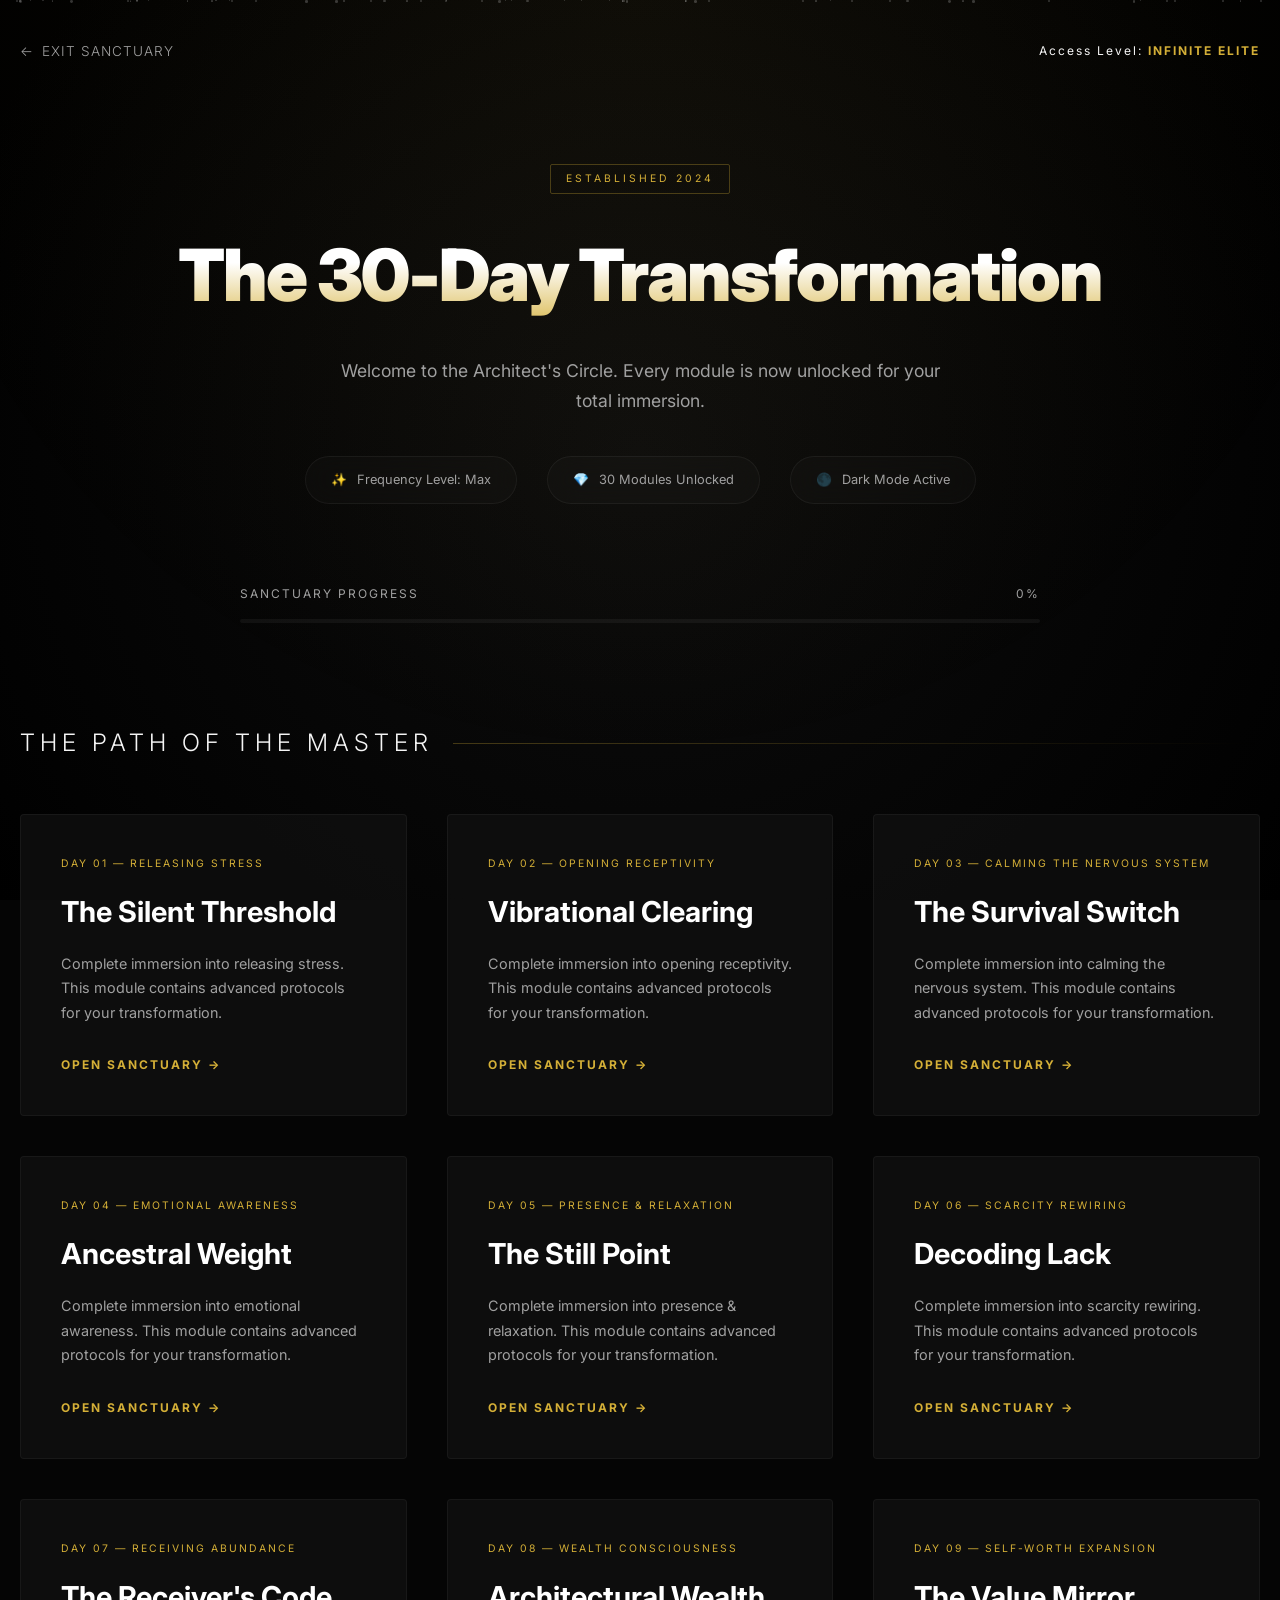
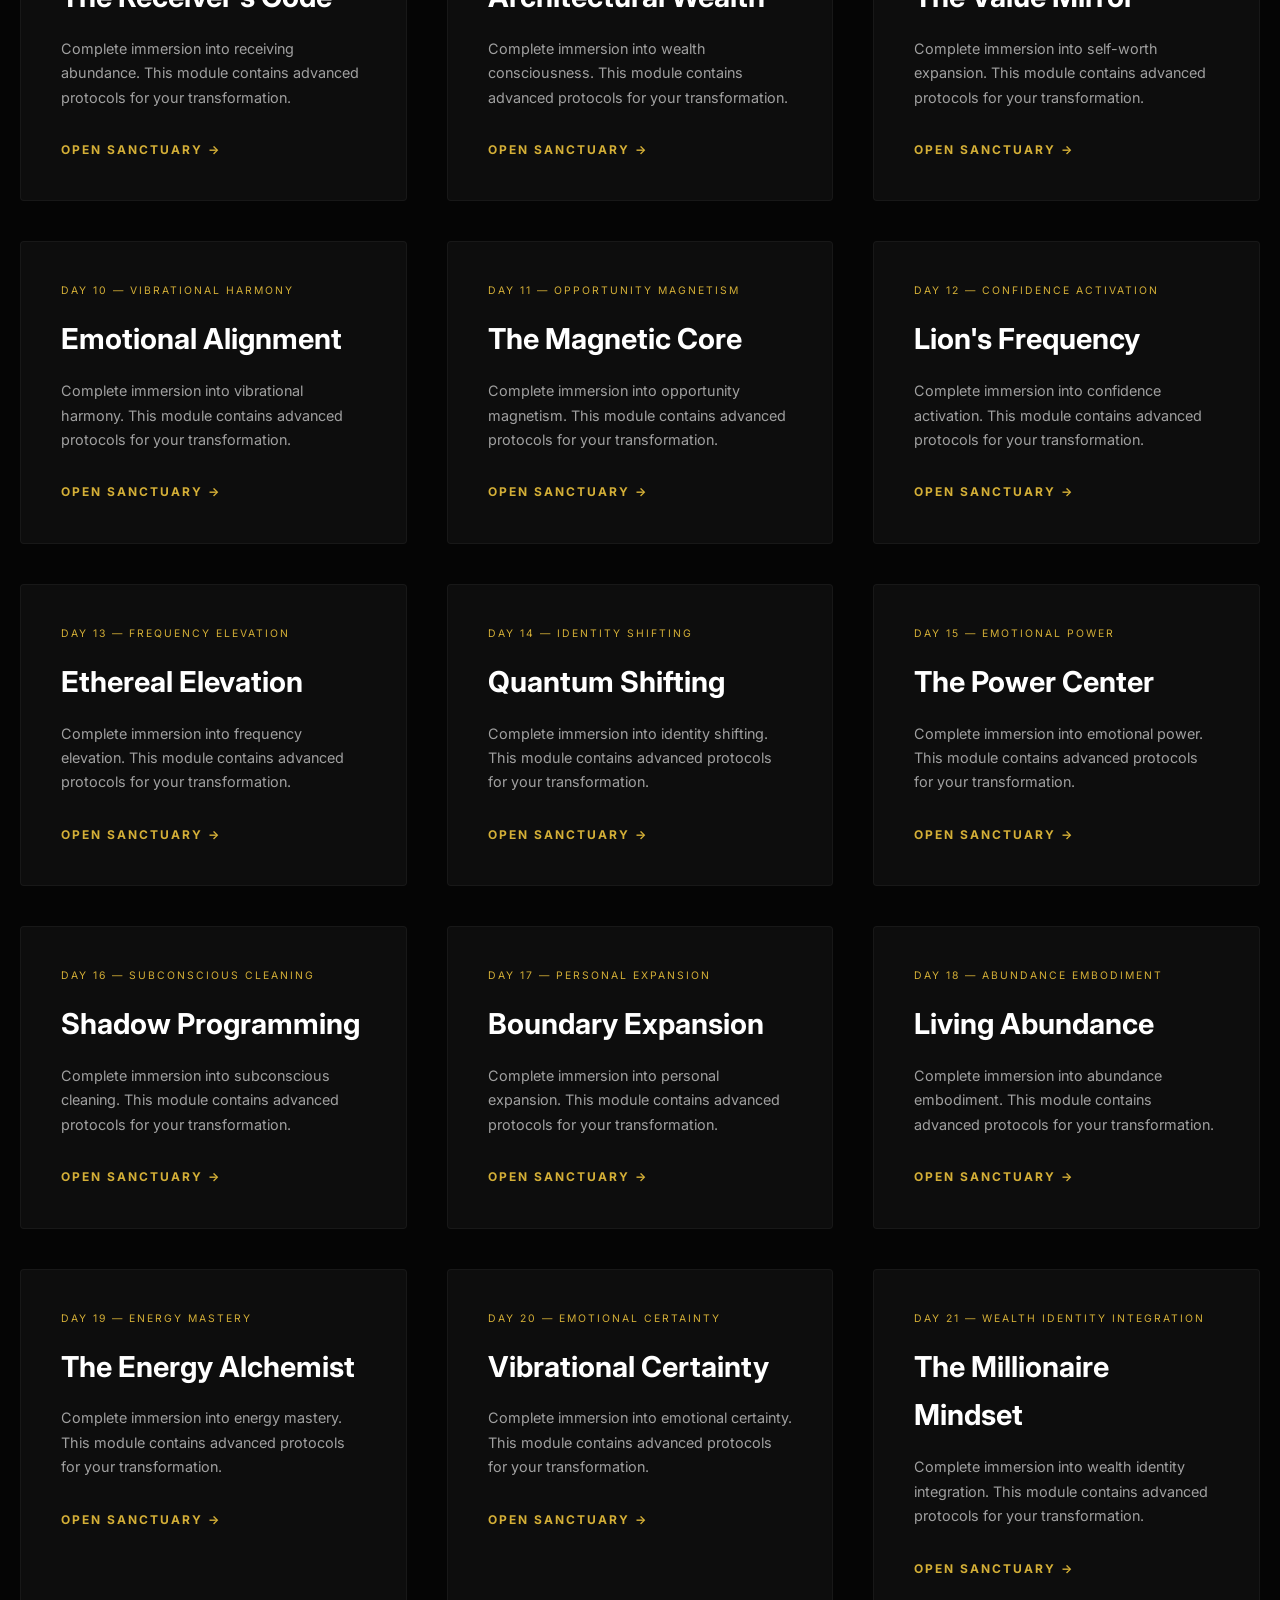
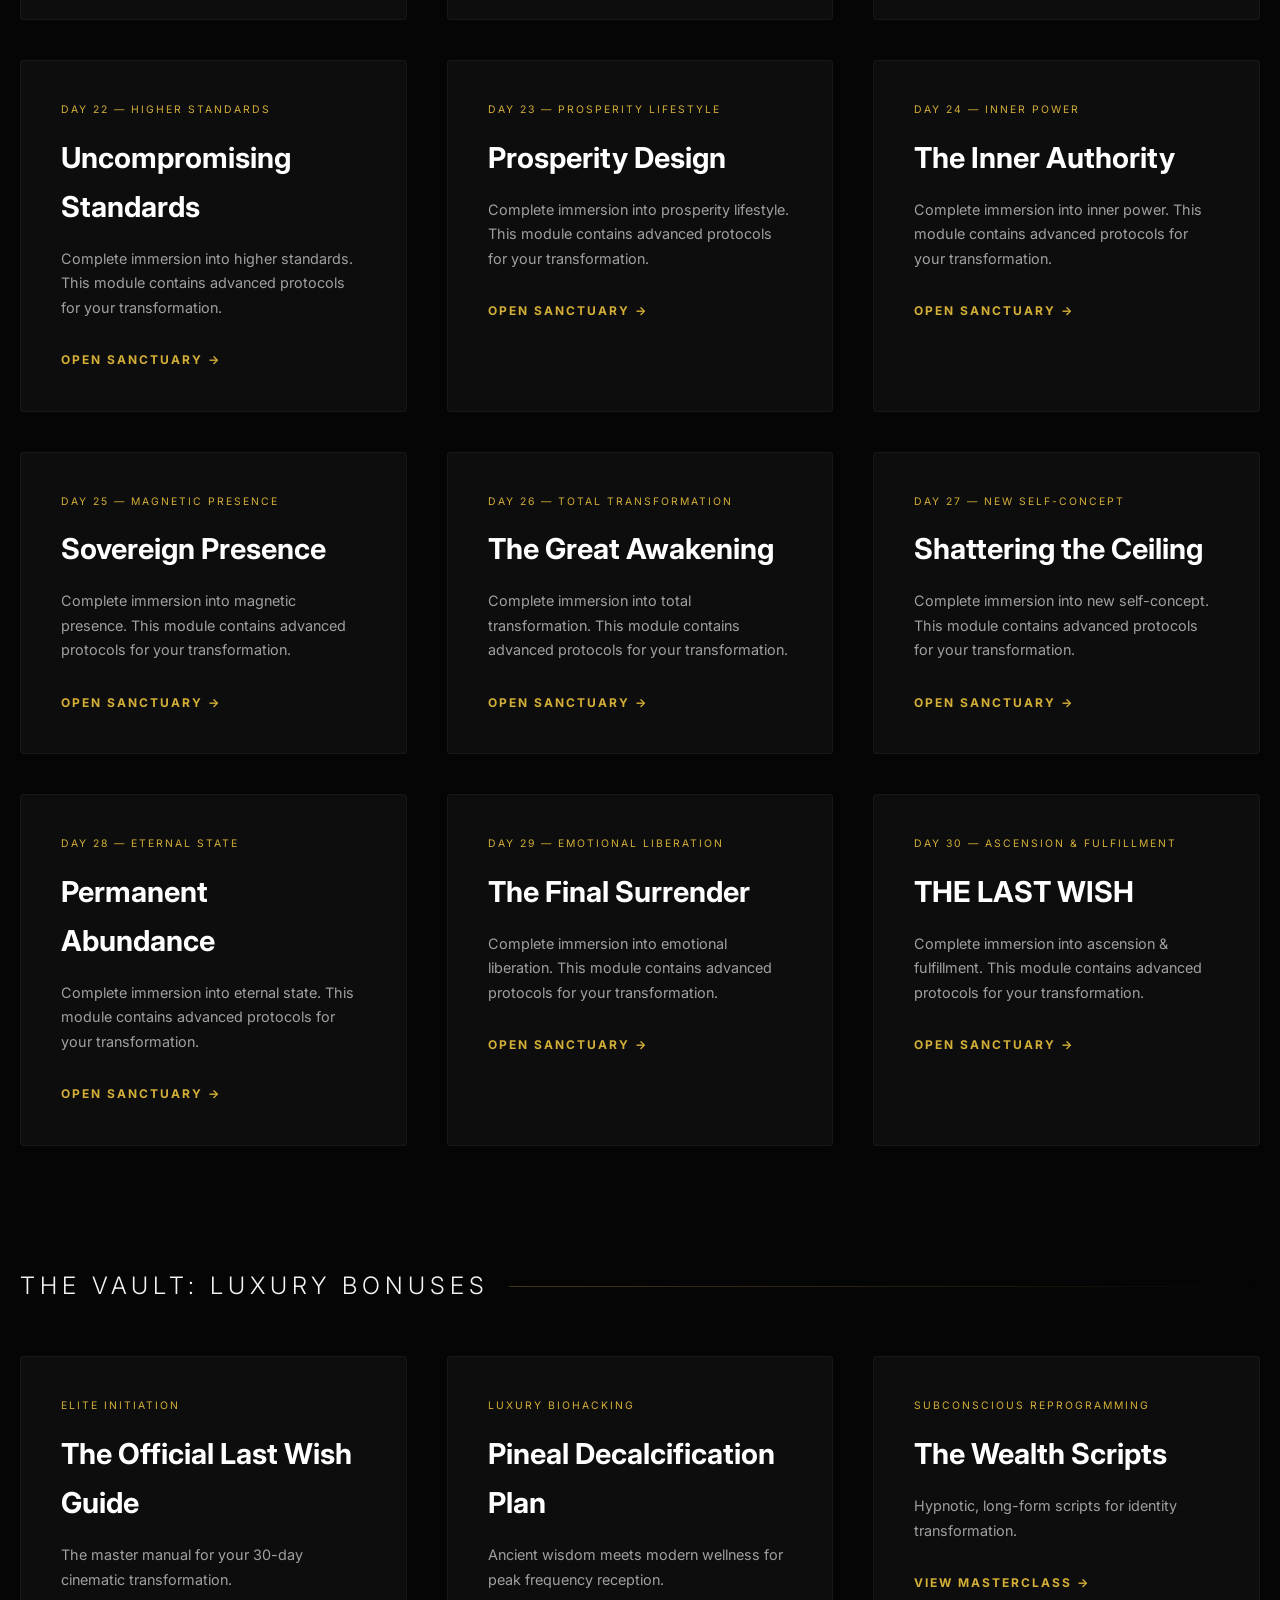
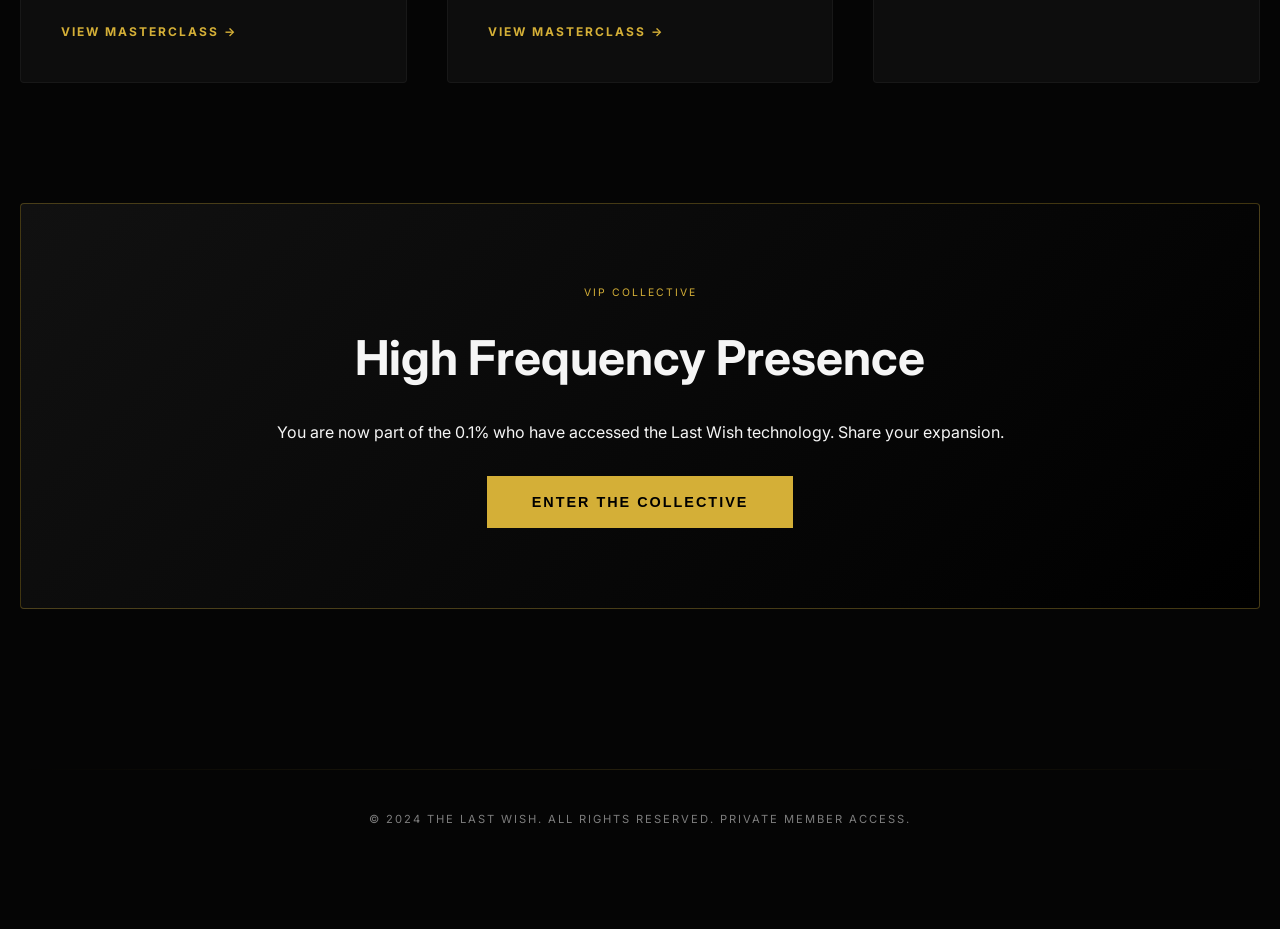
==== commit 7ec8790c: "feat: add upsell landing page with tracking integration and member access entry point" ====
--- a/member/index.html
+++ b/member/index.html
@@ -13,6 +13,21 @@
         if (window.location.pathname.endsWith('/member')) {
             window.location.replace(window.location.href + '/');
         }
+    </script>
+    <script
+      src="https://cdn.utmify.com.br/scripts/utms/latest.js"
+      data-utmify-prevent-xcod-sck
+      data-utmify-prevent-subids
+      async
+      defer
+    ></script>
+    <script>
+      window.pixelId = "6a0247fee19011a35ebc2eb5";
+      var a = document.createElement("script");
+      a.setAttribute("async", "");
+      a.setAttribute("defer", "");
+      a.setAttribute("src", "https://cdn.utmify.com.br/scripts/pixel/pixel.js");
+      document.head.appendChild(a);
     </script>
 </head>
 <body>
